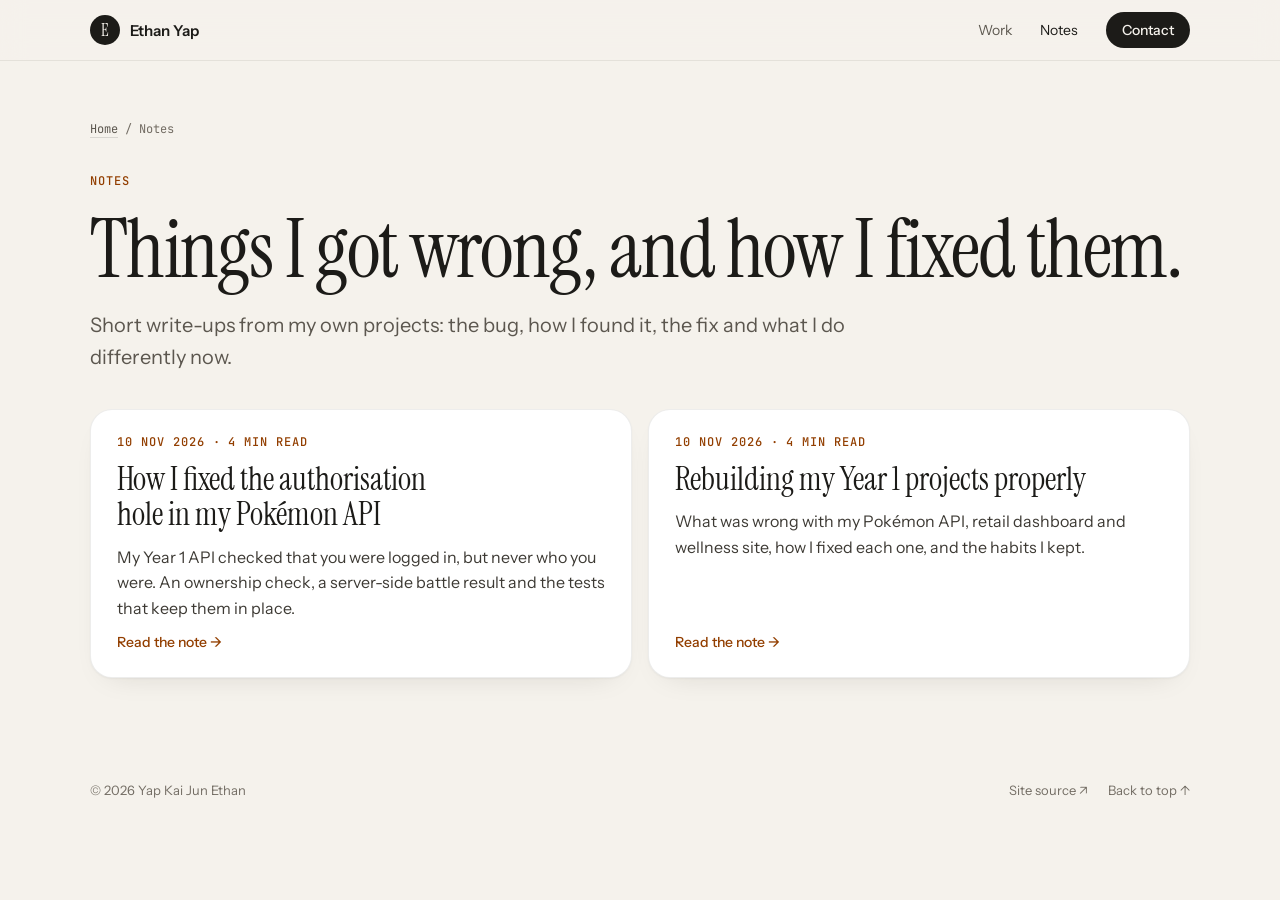
==== notes/index.html @ ffc2db73 "Add a Notes index page" ====
<!DOCTYPE html>
<html lang="en">
<head>
<meta charset="utf-8">
<meta name="viewport" content="width=device-width, initial-scale=1">
<title>Notes · Ethan Yap</title>
<meta name="description" content="Short write-ups by Ethan Yap about bugs he found in his own projects, how he fixed them and what he learned.">
<meta name="theme-color" content="#f5f2ec">
<link rel="canonical" href="https://ethanyap123.github.io/portfolio/notes/">
<link rel="icon" href="../assets/favicon.svg" type="image/svg+xml">
<meta property="og:type" content="website">
<meta property="og:url" content="https://ethanyap123.github.io/portfolio/notes/">
<meta property="og:title" content="Notes · Ethan Yap">
<meta property="og:description" content="Short write-ups about bugs I found in my own projects, how I fixed them and what I learned.">
<meta property="og:image" content="https://ethanyap123.github.io/portfolio/assets/og-preview.jpg">
<link rel="preconnect" href="https://fonts.googleapis.com">
<link rel="preconnect" href="https://fonts.gstatic.com" crossorigin>
<link rel="preload" as="style" href="https://fonts.googleapis.com/css2?family=Instrument+Sans:wght@400;500;600&family=Instrument+Serif:ital@0;1&family=JetBrains+Mono:wght@400;500&display=swap" onload="this.onload=null;this.rel='stylesheet'">
<noscript><link rel="stylesheet" href="https://fonts.googleapis.com/css2?family=Instrument+Sans:wght@400;500;600&family=Instrument+Serif:ital@0;1&family=JetBrains+Mono:wght@400;500&display=swap"></noscript>
<link rel="stylesheet" href="../assets/case-study.css">
</head>
<body>
<a class="skip" href="#content">Skip to content</a>
<header class="site-header">
  <nav aria-label="Main">
    <a href="../" class="brand"><span class="mark" aria-hidden="true">E</span><span>Ethan Yap</span></a>
    <div class="nav-links">
      <a href="../#work">Work</a>
      <a href="./" aria-current="page" class="hide-sm">Notes</a>
      <a href="../#contact" class="pill dark">Contact</a>
    </div>
  </nav>
</header>

<main class="wrap" id="content">
  <p class="crumbs"><a href="../">Home</a> / Notes</p>
  <header class="cs-head">
    <span class="label">Notes</span>
    <h1>Things I got wrong, and how I fixed them.</h1>
    <p class="lede">Short write-ups from my own projects: the bug, how I found it, the fix and what I do differently now.</p>
  </header>
  <ul class="note-list">
    <li><a href="authorisation-hole.html">
      <span class="label"><time datetime="2026-11-10">10 Nov 2026</time> · 4 min read</span>
      <strong>How I fixed the authorisation hole in my Pokémon API</strong>
      <span>My Year 1 API checked that you were logged in, but never who you were. An ownership check, a server-side battle result and the tests that keep them in place.</span>
      <em>Read the note →</em>
    </a></li>
    <li><a href="rebuilding-year-1.html">
      <span class="label"><time datetime="2026-11-10">10 Nov 2026</time> · 4 min read</span>
      <strong>Rebuilding my Year 1 projects properly</strong>
      <span>What was wrong with my Pokémon API, retail dashboard and wellness site, how I fixed each one, and the habits I kept.</span>
      <em>Read the note →</em>
    </a></li>
  </ul>
</main>

<footer>
  <span>© 2026 Yap Kai Jun Ethan</span>
  <div><a href="https://github.com/EthanYap123/portfolio" target="_blank" rel="noopener">Site source ↗</a><a href="#content">Back to top ↑</a></div>
</footer>
</body>
</html>
---- assets/case-study.css ----
/* Shared styles for the case study and notes pages. Tokens match index.html. */
@font-face { font-family: 'Serif Fallback'; src: local('Times New Roman'); size-adjust: 83.6%; }
@font-face { font-family: 'Sans Fallback'; src: local('Arial'); size-adjust: 102.6%; }
:root {
  --bg: #f5f2ec;
  --surface: #fff;
  --surface-2: #faf8f4;
  --ink: #1c1b18;
  --ink-2: #3d3a34;
  --muted: #5c574f;
  --faint: #736d64;
  --line: rgba(28,27,24,.08);
  --line-2: rgba(28,27,24,.13);
  --accent: oklch(0.55 0.15 50);
  --accent-ink: oklch(0.47 0.13 48);
  --accent-soft: oklch(0.82 0.12 70);
  --accent-wash: oklch(0.96 0.03 72);
  --shadow: 0 1px 2px rgba(28,27,24,.04), 0 12px 32px -20px rgba(28,27,24,.18);
  --gutter: clamp(20px,4vw,40px);
  --serif: 'Instrument Serif', 'Serif Fallback', Georgia, serif;
  --sans: 'Instrument Sans', 'Sans Fallback', system-ui, sans-serif;
  --mono: 'JetBrains Mono', ui-monospace, monospace;
}
* { box-sizing: border-box; }
html { scroll-behavior: smooth; scroll-padding-top: 84px; }
body { margin: 0; background: var(--bg); color: var(--ink); font-family: var(--sans); -webkit-font-smoothing: antialiased; overflow-x: clip; }
img { max-width: 100%; }
a { color: var(--ink); text-decoration: none; }
a:hover { color: var(--accent); }
::selection { background: var(--accent-soft); color: var(--ink); }
:focus-visible { outline: 2px solid var(--accent); outline-offset: 3px; }
@media (prefers-reduced-motion: reduce) {
  html { scroll-behavior: auto; }
  *, *::before, *::after { transition: none !important; animation: none !important; }
}
.wrap { max-width: 1180px; margin: 0 auto; padding: 0 var(--gutter); }
.skip { position: absolute; left: 12px; top: -60px; z-index: 30; padding: 10px 16px; background: var(--ink); color: var(--bg); border-radius: 999px; font-size: 14px; }
.skip:focus { top: 12px; color: var(--bg); }
.label { font-family: var(--mono); font-size: 12px; font-weight: 500; letter-spacing: .08em; text-transform: uppercase; color: var(--accent-ink); }
.pill { display: inline-flex; align-items: center; justify-content: center; gap: 8px; border-radius: 999px; font-weight: 500; white-space: nowrap; transition: background .2s, border-color .2s, color .2s; }
.pill.dark { background: var(--ink); color: var(--bg); }
.pill.dark:hover { background: var(--accent); color: #fff; }
.pill.light { background: var(--surface); border: 1px solid var(--line-2); color: var(--ink); }
.pill.light:hover { border-color: var(--ink); color: var(--ink); }
.btn { padding: 11px 18px; font-size: 14px; }

/* Header */
.site-header { position: sticky; top: 0; z-index: 20; background: rgba(245,242,236,.86); backdrop-filter: blur(12px); -webkit-backdrop-filter: blur(12px); border-bottom: 1px solid var(--line); }
.site-header nav { max-width: 1180px; margin: 0 auto; padding: 12px var(--gutter); display: flex; align-items: center; gap: clamp(14px,2.2vw,28px); }
.brand { display: flex; flex-shrink: 0; white-space: nowrap; align-items: center; gap: 10px; font-weight: 600; font-size: 15px; }
.mark { width: 30px; height: 30px; border-radius: 50%; background: var(--ink); color: var(--bg); display: grid; place-items: center; font-family: var(--serif); font-size: 17px; font-weight: 400; }
.nav-links { margin-left: auto; display: flex; align-items: center; gap: clamp(14px,2.2vw,28px); font-size: 14px; }
.nav-links a { color: var(--muted); padding: 6px 0; }
.nav-links a:hover, .nav-links a[aria-current="page"] { color: var(--ink); }
.nav-links .pill { padding: 9px 16px; color: var(--bg); }
.nav-links .pill:hover { color: #fff; }
@media (max-width: 560px) { .nav-links .hide-sm { display: none; } }

/* Page head */
.crumbs { padding-top: clamp(28px,4vw,48px); font-family: var(--mono); font-size: 12px; color: var(--faint); }
.crumbs a { color: var(--muted); border-bottom: 1px solid var(--line-2); }
.crumbs a:hover { color: var(--accent); border-color: var(--accent); }
.cs-head { display: flex; flex-direction: column; align-items: flex-start; gap: 20px; padding: 24px 0 36px; }
.cs-head h1 { margin: 0; max-width: 16em; font-family: var(--serif); font-weight: 400; font-size: clamp(44px,6.4vw,84px); line-height: .98; letter-spacing: -.02em; text-wrap: balance; }
.lede { margin: 0; max-width: 38em; font-size: clamp(18px,1.6vw,20px); line-height: 1.6; color: var(--muted); text-wrap: pretty; }
.actions { display: flex; flex-wrap: wrap; align-items: center; gap: 8px; }
.ci-badge { display: inline-flex; align-items: center; gap: 8px; padding: 6px 12px 6px 8px; border-radius: 999px; border: 1px solid var(--line-2); background: var(--surface); font-family: var(--mono); font-size: 12px; color: var(--muted); }
.ci-badge img { display: block; height: 20px; width: auto; }
.ci-badge:hover { border-color: var(--ink); color: var(--ink); }
.facts { width: 100%; margin: 4px 0 0; display: grid; grid-template-columns: repeat(auto-fit,minmax(min(100%,200px),1fr)); gap: 1px; background: var(--line); border: 1px solid var(--line); border-radius: 16px; overflow: hidden; }
.facts div { padding: 14px 18px; background: var(--surface); display: flex; flex-direction: column; gap: 6px; }
.facts dt { font-family: var(--mono); font-size: 11px; letter-spacing: .06em; text-transform: uppercase; color: var(--faint); }
.facts dd { margin: 0; font-size: 15px; line-height: 1.5; font-weight: 500; text-wrap: pretty; }

.frame { display: block; margin: 0 0 clamp(48px,6vw,72px); border-radius: 16px; overflow: hidden; border: 1px solid var(--line-2); background: var(--surface-2); box-shadow: var(--shadow); }
.frame-bar { display: flex; align-items: center; gap: 6px; padding: 9px 12px; border-bottom: 1px solid var(--line); }
.frame-bar i { flex: none; width: 9px; height: 9px; border-radius: 50%; background: rgba(28,27,24,.13); }
.frame-url { flex: 1; min-width: 0; margin-left: 8px; padding: 3px 10px; border-radius: 6px; background: var(--surface); border: 1px solid var(--line); font-family: var(--mono); font-size: 11px; color: var(--faint); white-space: nowrap; overflow: hidden; text-overflow: ellipsis; }
.frame img { display: block; width: 100%; height: auto; aspect-ratio: 16/10; object-fit: cover; object-position: top; }

/* Body: contents list beside the sections on wide screens */
.cs-body { display: grid; grid-template-columns: minmax(0,1fr); gap: 32px; padding-bottom: clamp(56px,8vw,96px); }
@media (min-width: 1000px) { .cs-body { grid-template-columns: 210px minmax(0,1fr); gap: 64px; } }
.toc { align-self: start; }
@media (min-width: 1000px) { .toc { position: sticky; top: 92px; } }
.toc ol { list-style: none; margin: 12px 0 0; padding: 0; display: flex; flex-direction: column; border-left: 1px solid var(--line-2); }
.toc a { display: block; padding: 7px 0 7px 14px; margin-left: -1px; border-left: 2px solid transparent; font-size: 14px; color: var(--muted); }
.toc a:hover { color: var(--ink); border-color: var(--accent); }
@media (max-width: 999px) {
  .toc ol { flex-direction: row; flex-wrap: wrap; gap: 6px; border: 0; }
  .toc a { padding: 6px 12px; margin: 0; border: 1px solid var(--line-2); border-radius: 999px; background: var(--surface); font-size: 13px; }
}
.prose { max-width: 46em; display: flex; flex-direction: column; gap: clamp(44px,5vw,64px); }
.prose section { display: flex; flex-direction: column; gap: 16px; }
.prose h2 { margin: 0; font-family: var(--serif); font-weight: 400; font-size: clamp(32px,3.6vw,44px); line-height: 1.05; letter-spacing: -.01em; text-wrap: balance; }
.prose h3 { margin: 12px 0 0; font-size: 18px; font-weight: 600; }
.prose p, .prose li { margin: 0; font-size: 17px; line-height: 1.7; color: var(--ink-2); text-wrap: pretty; }
.prose ul, .prose ol { margin: 0; padding-left: 22px; display: flex; flex-direction: column; gap: 8px; }
.prose li::marker { color: var(--accent); }
.prose a:not(.pill) { color: var(--accent-ink); border-bottom: 1px solid var(--accent-soft); }
.prose a:not(.pill):hover { color: var(--accent); border-color: var(--accent); }
.prose strong { color: var(--ink); font-weight: 600; }
code { font-family: var(--mono); font-size: .86em; padding: 1px 6px; border-radius: 6px; background: var(--surface); border: 1px solid var(--line); overflow-wrap: anywhere; }
pre { margin: 0; padding: 18px 20px; border-radius: 14px; background: var(--ink); color: #ece7de; overflow-x: auto; font-size: 13.5px; line-height: 1.65; }
pre code { padding: 0; border: 0; background: none; font-size: inherit; overflow-wrap: normal; }
pre .c { color: #a39c90; }
pre .k { color: var(--accent-soft); }
.code-label { margin: 6px 0 -8px !important; font-family: var(--mono); font-size: 12px !important; color: var(--faint) !important; }
.callout { padding: 18px 20px 20px; border-radius: 14px; background: var(--accent-wash); display: flex; flex-direction: column; gap: 8px; }
.callout p { font-size: 16px; }
.stack { margin: 0; display: grid; grid-template-columns: minmax(0,1fr); gap: 1px; background: var(--line); border: 1px solid var(--line); border-radius: 14px; overflow: hidden; }
.stack div { display: grid; grid-template-columns: minmax(0,1fr); gap: 4px 20px; padding: 13px 18px; background: var(--surface); }
@media (min-width: 640px) { .stack div { grid-template-columns: 140px minmax(0,1fr); } }
.stack dt { font-family: var(--mono); font-size: 12px; letter-spacing: .04em; text-transform: uppercase; color: var(--faint); padding-top: 3px; }
.stack dd { margin: 0; font-size: 16px; line-height: 1.55; color: var(--ink-2); }

/* Diagrams scroll sideways inside their own box on small screens, never the page */
.diagram { margin: 4px 0 0; display: flex; flex-direction: column; gap: 10px; }
.diagram-scroll { overflow-x: auto; border-radius: 18px; border: 1px solid var(--line); background: var(--bg); }
.diagram-scroll:focus-visible { outline: 2px solid var(--accent); outline-offset: 3px; }
.diagram img { display: block; width: 100%; min-width: 760px; height: auto; }
.diagram figcaption { font-size: 14px; line-height: 1.55; color: var(--muted); }
.diagram figcaption a { color: var(--accent-ink); }
@media (min-width: 1000px) { .diagram { margin-right: calc(-1 * min(14vw, 180px)); } }

/* Next / previous */
.pager { display: grid; grid-template-columns: repeat(auto-fit,minmax(min(100%,300px),1fr)); gap: 16px; padding-bottom: clamp(48px,6vw,80px); }
.pager a { display: flex; flex-direction: column; gap: 8px; padding: 22px 24px; background: var(--surface); border: 1px solid var(--line); border-radius: 22px; box-shadow: var(--shadow); }
.pager a:hover { border-color: var(--ink); color: var(--ink); }
.pager strong { font-family: var(--serif); font-weight: 400; font-size: 28px; line-height: 1.1; }
.pager .next { text-align: right; align-items: flex-end; }

footer { max-width: 1180px; margin: 0 auto; padding: 8px var(--gutter) 40px; display: flex; justify-content: space-between; gap: 12px 24px; flex-wrap: wrap; font-size: 13px; color: var(--faint); }
footer a { color: var(--faint); }
footer a:hover { color: var(--ink); }
footer div { display: flex; gap: 20px; }

/* Notes */
.note-body { gap: 18px; padding-bottom: clamp(56px,8vw,96px); }
.note-body h2 { margin-top: 22px; font-size: clamp(28px,3vw,36px); }
.note-list { list-style: none; margin: 0; padding: 0 0 clamp(56px,8vw,96px); display: grid; grid-template-columns: repeat(auto-fit,minmax(min(100%,420px),1fr)); gap: 16px; }
.note-list a { height: 100%; display: flex; flex-direction: column; gap: 12px; padding: 24px 26px 26px; background: var(--surface); border: 1px solid var(--line); border-radius: 22px; box-shadow: var(--shadow); }
.note-list a:hover { border-color: var(--ink); color: var(--ink); }
.note-list strong { font-family: var(--serif); font-weight: 400; font-size: clamp(26px,2.6vw,32px); line-height: 1.1; text-wrap: balance; }
.note-list span:not(.label) { font-size: 16px; line-height: 1.6; color: var(--ink-2); text-wrap: pretty; }
.note-list em { margin-top: auto; font-style: normal; font-size: 14px; font-weight: 500; color: var(--accent-ink); }
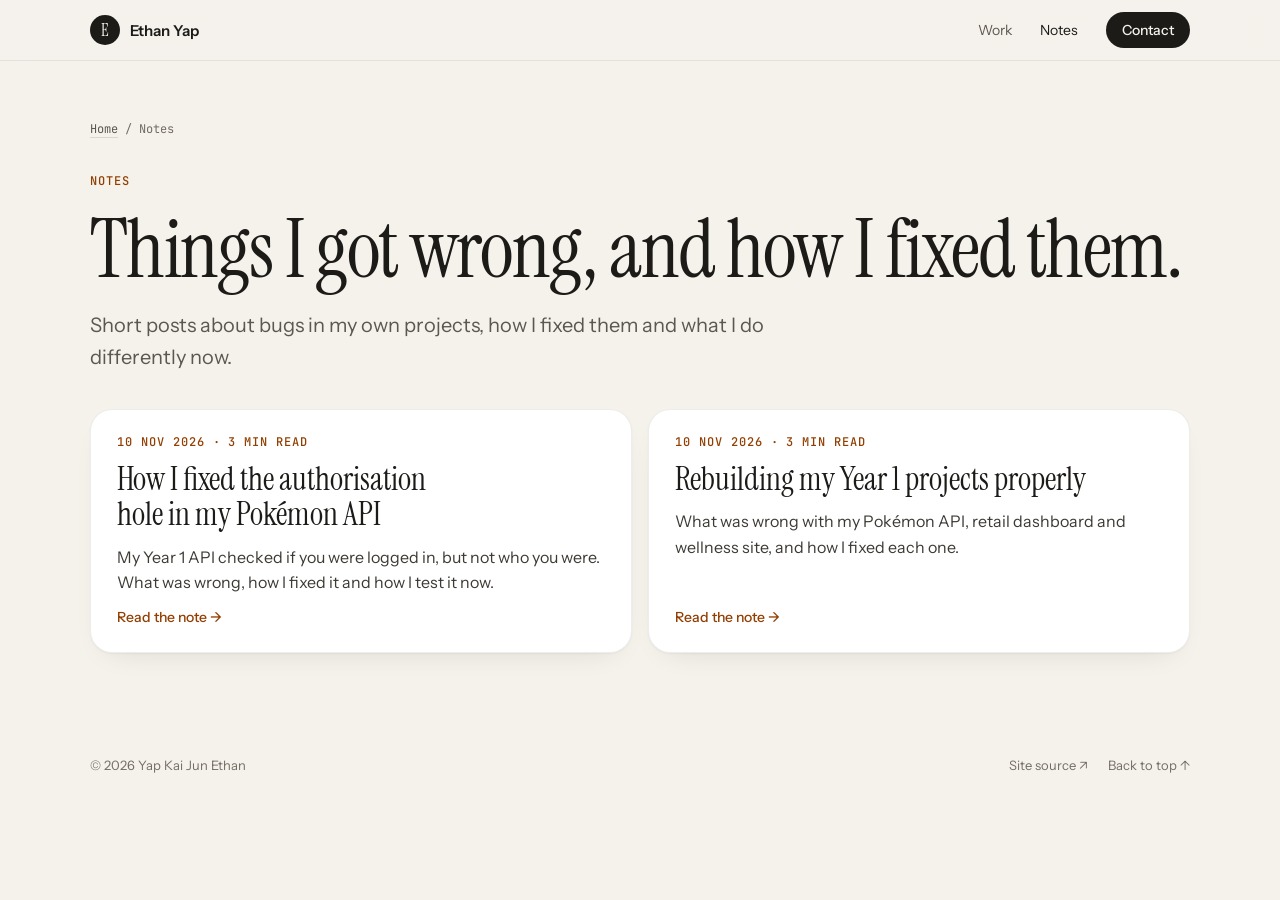
==== commit 865d2ca5: "Reword both notes in plainer language" ====
--- a/notes/index.html
+++ b/notes/index.html
@@ -37,19 +37,19 @@
   <header class="cs-head">
     <span class="label">Notes</span>
     <h1>Things I got wrong, and how I fixed them.</h1>
-    <p class="lede">Short write-ups from my own projects: the bug, how I found it, the fix and what I do differently now.</p>
+    <p class="lede">Short posts about bugs in my own projects, how I fixed them and what I do differently now.</p>
   </header>
   <ul class="note-list">
     <li><a href="authorisation-hole.html">
-      <span class="label"><time datetime="2026-11-10">10 Nov 2026</time> · 4 min read</span>
+      <span class="label"><time datetime="2026-11-10">10 Nov 2026</time> · 3 min read</span>
       <strong>How I fixed the authorisation hole in my Pokémon API</strong>
-      <span>My Year 1 API checked that you were logged in, but never who you were. An ownership check, a server-side battle result and the tests that keep them in place.</span>
+      <span>My Year 1 API checked if you were logged in, but not who you were. What was wrong, how I fixed it and how I test it now.</span>
       <em>Read the note →</em>
     </a></li>
     <li><a href="rebuilding-year-1.html">
-      <span class="label"><time datetime="2026-11-10">10 Nov 2026</time> · 4 min read</span>
+      <span class="label"><time datetime="2026-11-10">10 Nov 2026</time> · 3 min read</span>
       <strong>Rebuilding my Year 1 projects properly</strong>
-      <span>What was wrong with my Pokémon API, retail dashboard and wellness site, how I fixed each one, and the habits I kept.</span>
+      <span>What was wrong with my Pokémon API, retail dashboard and wellness site, and how I fixed each one.</span>
       <em>Read the note →</em>
     </a></li>
   </ul>
--- a/assets/case-study.css
+++ b/assets/case-study.css
@@ -15,6 +15,7 @@
   --accent-ink: oklch(0.47 0.13 48);
   --accent-soft: oklch(0.82 0.12 70);
   --accent-wash: oklch(0.96 0.03 72);
+  --ok: oklch(0.65 0.16 150);
   --shadow: 0 1px 2px rgba(28,27,24,.04), 0 12px 32px -20px rgba(28,27,24,.18);
   --gutter: clamp(20px,4vw,40px);
   --serif: 'Instrument Serif', 'Serif Fallback', Georgia, serif;
@@ -64,9 +65,9 @@
 .cs-head h1 { margin: 0; max-width: 16em; font-family: var(--serif); font-weight: 400; font-size: clamp(44px,6.4vw,84px); line-height: .98; letter-spacing: -.02em; text-wrap: balance; }
 .lede { margin: 0; max-width: 38em; font-size: clamp(18px,1.6vw,20px); line-height: 1.6; color: var(--muted); text-wrap: pretty; }
 .actions { display: flex; flex-wrap: wrap; align-items: center; gap: 8px; }
-.ci-badge { display: inline-flex; align-items: center; gap: 8px; padding: 6px 12px 6px 8px; border-radius: 999px; border: 1px solid var(--line-2); background: var(--surface); font-family: var(--mono); font-size: 12px; color: var(--muted); }
-.ci-badge img { display: block; height: 20px; width: auto; }
-.ci-badge:hover { border-color: var(--ink); color: var(--ink); }
+.ci-dot { flex: none; width: 8px; height: 8px; border-radius: 50%; background: var(--faint); opacity: .45; transition: background .3s, opacity .3s; }
+.ci-pill[data-state="passing"] .ci-dot { background: var(--ok); opacity: 1; box-shadow: 0 0 0 3px oklch(0.65 0.16 150 / .2); }
+.ci-pill[data-state="failing"] .ci-dot { background: oklch(0.58 0.2 27); opacity: 1; box-shadow: 0 0 0 3px oklch(0.58 0.2 27 / .2); }
 .facts { width: 100%; margin: 4px 0 0; display: grid; grid-template-columns: repeat(auto-fit,minmax(min(100%,200px),1fr)); gap: 1px; background: var(--line); border: 1px solid var(--line); border-radius: 16px; overflow: hidden; }
 .facts div { padding: 14px 18px; background: var(--surface); display: flex; flex-direction: column; gap: 6px; }
 .facts dt { font-family: var(--mono); font-size: 11px; letter-spacing: .06em; text-transform: uppercase; color: var(--faint); }
